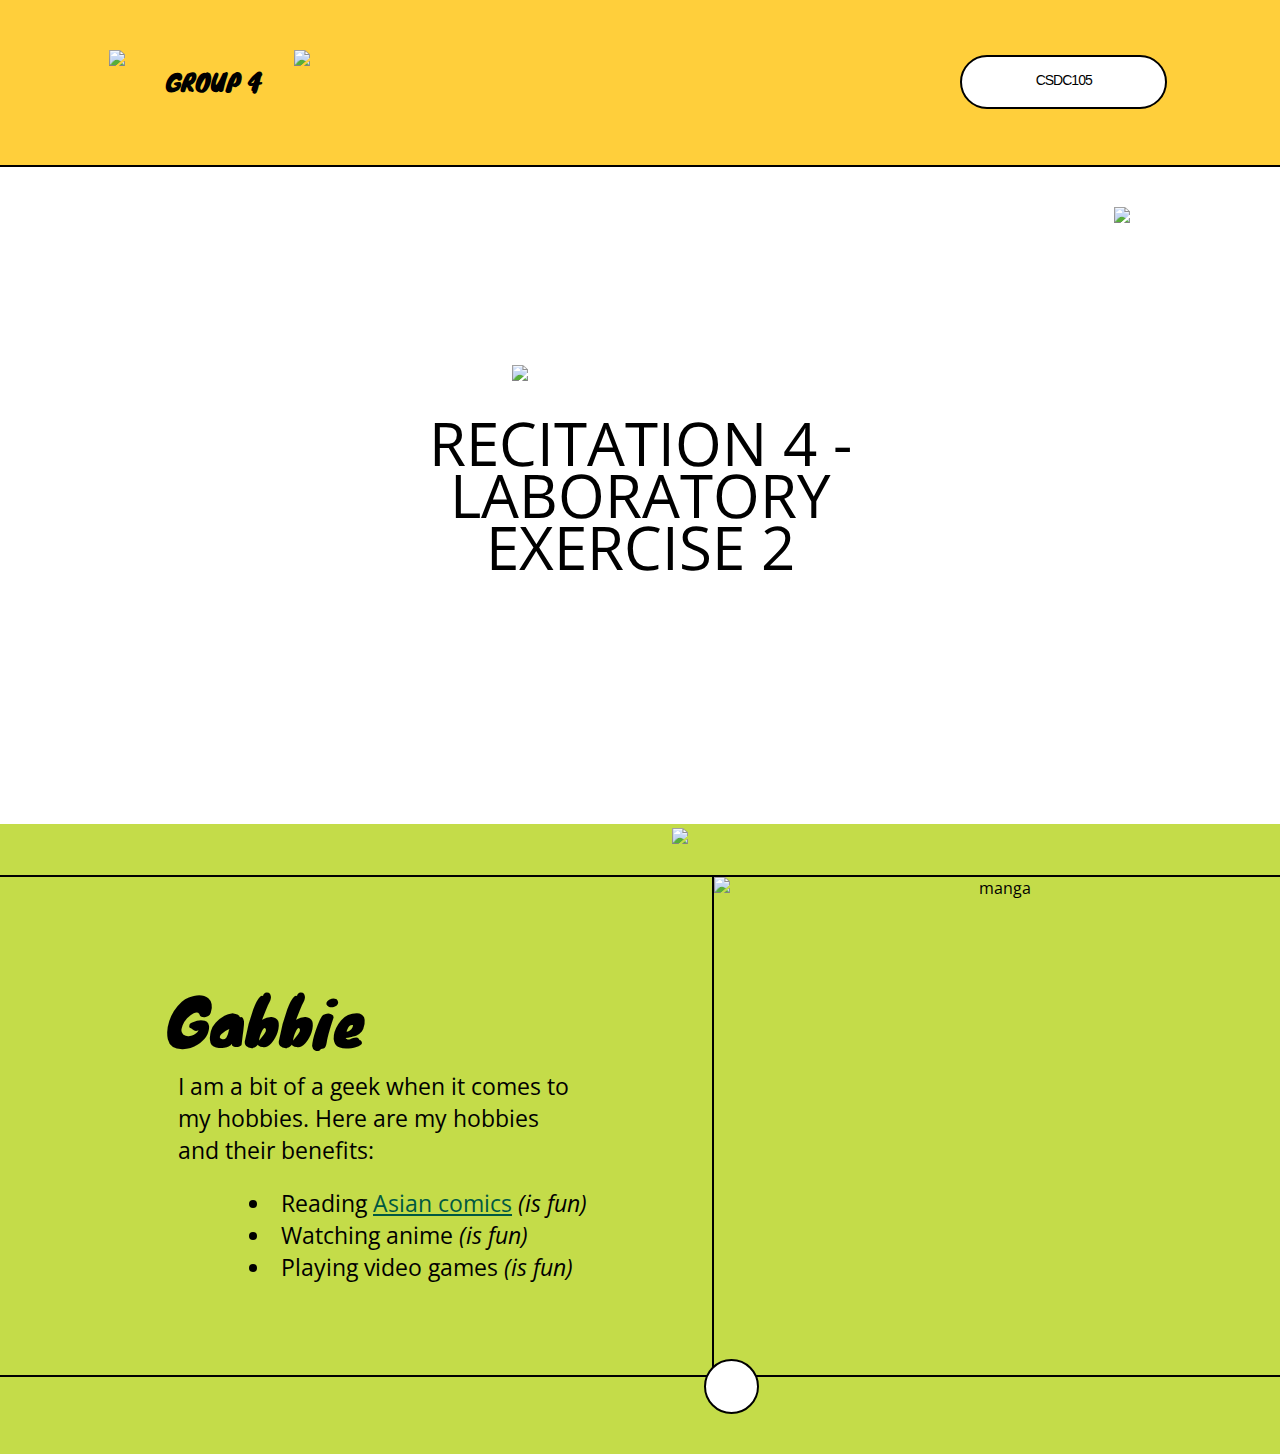
==== index.html @ ee3987d7 "🥇🦤 Updated with Glitch" ====
<!DOCTYPE html>
<html lang="en">
<head>
  <meta charset="UTF-8">
  <meta http-equiv="X-UA-Compatible" content="IE=edge">
  <meta name="viewport" content="width=device-width, initial-scale=1.0">
  <link rel="preconnect" href="https://fonts.googleapis.com">
  <link rel="preconnect" href="https://fonts.gstatic.com" crossorigin>
  <link href="https://fonts.googleapis.com/css2?family=Open+Sans:ital,wght@0,300..800;1,300..800&display=swap" rel="stylesheet">
  <link rel="preconnect" href="https://fonts.googleapis.com">
  <link rel="preconnect" href="https://fonts.gstatic.com" crossorigin>
  <link href="https://fonts.googleapis.com/css2?family=Knewave&family=Open+Sans:ital,wght@0,300..800;1,300..800&display=swap" rel="stylesheet">
  <link rel="stylesheet" href="style.css">
  <title>Our Group's Hobbies!</title>
  <style>
   
  </style>
</head>
<body>
  <img src="https://cdn.glitch.global/eb3779f5-4654-426e-a5e6-a323c86ff3ef/tape.png?v=1739444329095" id="tape">
  <img src="https://cdn.glitch.global/eb3779f5-4654-426e-a5e6-a323c86ff3ef/stroke.png?v=1739444327663" id="stroke">
  <img src="https://cdn.glitch.global/eb3779f5-4654-426e-a5e6-a323c86ff3ef/logo.png?v=1739444320937" id="logo">
  <img src="https://cdn.glitch.global/eb3779f5-4654-426e-a5e6-a323c86ff3ef/flower.png?v=1739444521435" id="flower">
  <img src="https://cdn.glitch.global/eb3779f5-4654-426e-a5e6-a323c86ff3ef/circle%20stoke.png?v=1739444309921" id="circle">
  <img src="https://cdn.glitch.global/eb3779f5-4654-426e-a5e6-a323c86ff3ef/flwer.png?v=1739444233777" id="flwer">
  <img src="https://cdn.glitch.global/eb3779f5-4654-426e-a5e6-a323c86ff3ef/tape2.png?v=1739611122519" id="tape2">
  <header class="yellow">
    <div class="group">
      <h2>GROUP 4</h2>
    </div> 
    <div class="subject">
      <p>CSDC105</p>
    </div>
  </header>
  <main class="pink">
    <h1 class="task-name">
      <span>RECITATION 4 - </span>
      <span>LABORATORY</span>
      <span>EXERCISE 2</span>
    </h1>
  </main>
  <div id="green">
    <table class="hobby">
      <tr>
        <td>
          <h1 class="name">Gabbie</h1>
          <p class="shortdescription">I am a bit of a geek when it comes to my hobbies. Here are my hobbies and their benefits: </p>
            <ul class="hobbies">
              <li>Reading <a href="https://www.cbr.com/manga-manhwa-manhua-differences/" target="_blank">Asian comics</a> <i>(is fun)</i></li>
              <li>Watching anime <i>(is fun)</i></li>
              <li>Playing video games<i> (is fun)</i></li>
          </ul>
          
        </td>
        <td>
          <img src="https://cdn.glitch.global/eb3779f5-4654-426e-a5e6-a323c86ff3ef/vs.jpg?v=1739607458998" alt="manga">
        </td>
      </tr>
    </table>
    <div class="bilog"></div>
  </div>
</body>
</html>
---- style.css ----
@media screen and (min-width: 1224px){
* {
  margin: 0;
  padding: 0;
  box-sizing: border-box;
}

body, html {
  height: 100%;
  font-family: "Open Sans", sans-serif;
  
}
  body{
    overflow-x:hidden;
  }
  h2{
    position:absolute;
    top:38%;
    left:13%;
    font-weight:normal;
  }
  .line{
    margin-left:3.5%;
    margin-bottom:-10px;
    z-index:3;
    position: relative;
  }
  hr{
    background-color:black;
    border:0;
    position: relative;
    width:96%;
    height:2px;
  }
.yellow {
  background-color: #ffcf3b;
  height: 18.5%;
  border-bottom: 2px solid black;
  display: flex;
  align-items: center;
  justify-content: space-between;
  padding-left: 10%;
  padding-right: 5%;
  position: relative;
  z-index:1;
}

.pink {
  background-image: url("https://cdn.glitch.global/eb3779f5-4654-426e-a5e6-a323c86ff3ef/pink.png?v=1739444334790");
  background-repeat: no-repeat;
  background-position: center;
  background-size: cover;
  height: 73%;
  display: flex;
  justify-content: center;
  align-items: center;
  z-index:2;
}

.task-name {
  font-size: 60px;
  text-align: center;
  max-width: 90%;
  padding: 20px;
  font-weight: 400;
}

.task-name span {
  display: block;
  margin-bottom: -30px;
}

.task-name span:last-child {
  margin-bottom: 0;
}

.subject {
  width: 19%;
  height: 33%;
  text-align: center;
  background-color: white;
  border: 2px solid black;
  padding: 15px 10px;
  margin: 10px;
  letter-spacing:-1px;
  font-family:sans-serif;
  font-size:14px;
  border-radius: 30px;
  margin-right:4.5%;
}

#logo {
  position: absolute;
  top: 5.5%;
  left:8.5%;
  width: 4%;
  z-index: 2;
  display: flex;
  align-items: center;
}

#tape {
  position: absolute;
  top: 5.5%;
  left: 23%;
  width: 17.5%;
  z-index: 4;
}
#tape2 {
  position: absolute;
  top: 92%;
  left:52.5%;
  width: 125px;
  height: auto;
  z-index: 4;
}

#stroke {
  position: absolute;
  top: 23%;
  right: -7%;
  width: 20%;
  z-index: 2;
}

#flower {
  position: absolute;
  top: 55%;
  left: -5%;
  width: 17%;
  z-index: 2;
}

#circle {
  position: absolute;
  top: 40.5%;
  left: 40%;
  width: 25%;
  z-index: 2;
}

#flwer {
  position: absolute;
  bottom: 6%;
  right: 16.5%;
  width: 10%;
  z-index: 1;
}

.group {
  font-family: "Knewave", serif;
  font-weight: 200;
}

#green {
  background-color: #c4dc49;
  height: 630px;
  position: relative;
  z-index: 2;
  padding-top: 4%; 
}


.hobby {
  width: 100%;
  border-collapse: collapse;
}

.hobby td {
  width: 0%;
  border-top: 2px solid black;
  border-bottom: 2px solid black;
  height: 500px; 
  overflow: hidden;
  text-align: center;
}

.hobby td:nth-child(2) {
  border-left: 2px solid black; 
}

.hobby img {
  width: 100%; 
  height: 100%; 
  object-fit: cover; 
  display: block;
}

.name {
  font-family: "Knewave", serif;
  font-weight: 200;
  font-size: 65px;
  padding-right: 25%
}
  
.shortdescription {
  font-size: 23px;
  max-width: 80%;
  text-align: left;
  padding-left: 25%
  
   
}
  
.hobbies {
  padding-top: 3%;
  font-size: 23px;
  list-style-type: disc !important; /* Forces it to apply */
  list-style-position: inside; /* Ensures visibility */
  text-align: left;
  padding-left: 35%;
}

.hobbies li {
  display: list-item; /* Ensures proper display */
}
  
  a {
    color: #005842;
  }
  a:hover {
  color: #8d7031;
}
.bilog {
  width: 55px;    
  height: 55px; 
  background-color: white;   
  border-radius: 50%; 
  border: 2px solid black;
  position: absolute; 
  top: 85%;  
  left:55%;
}

}
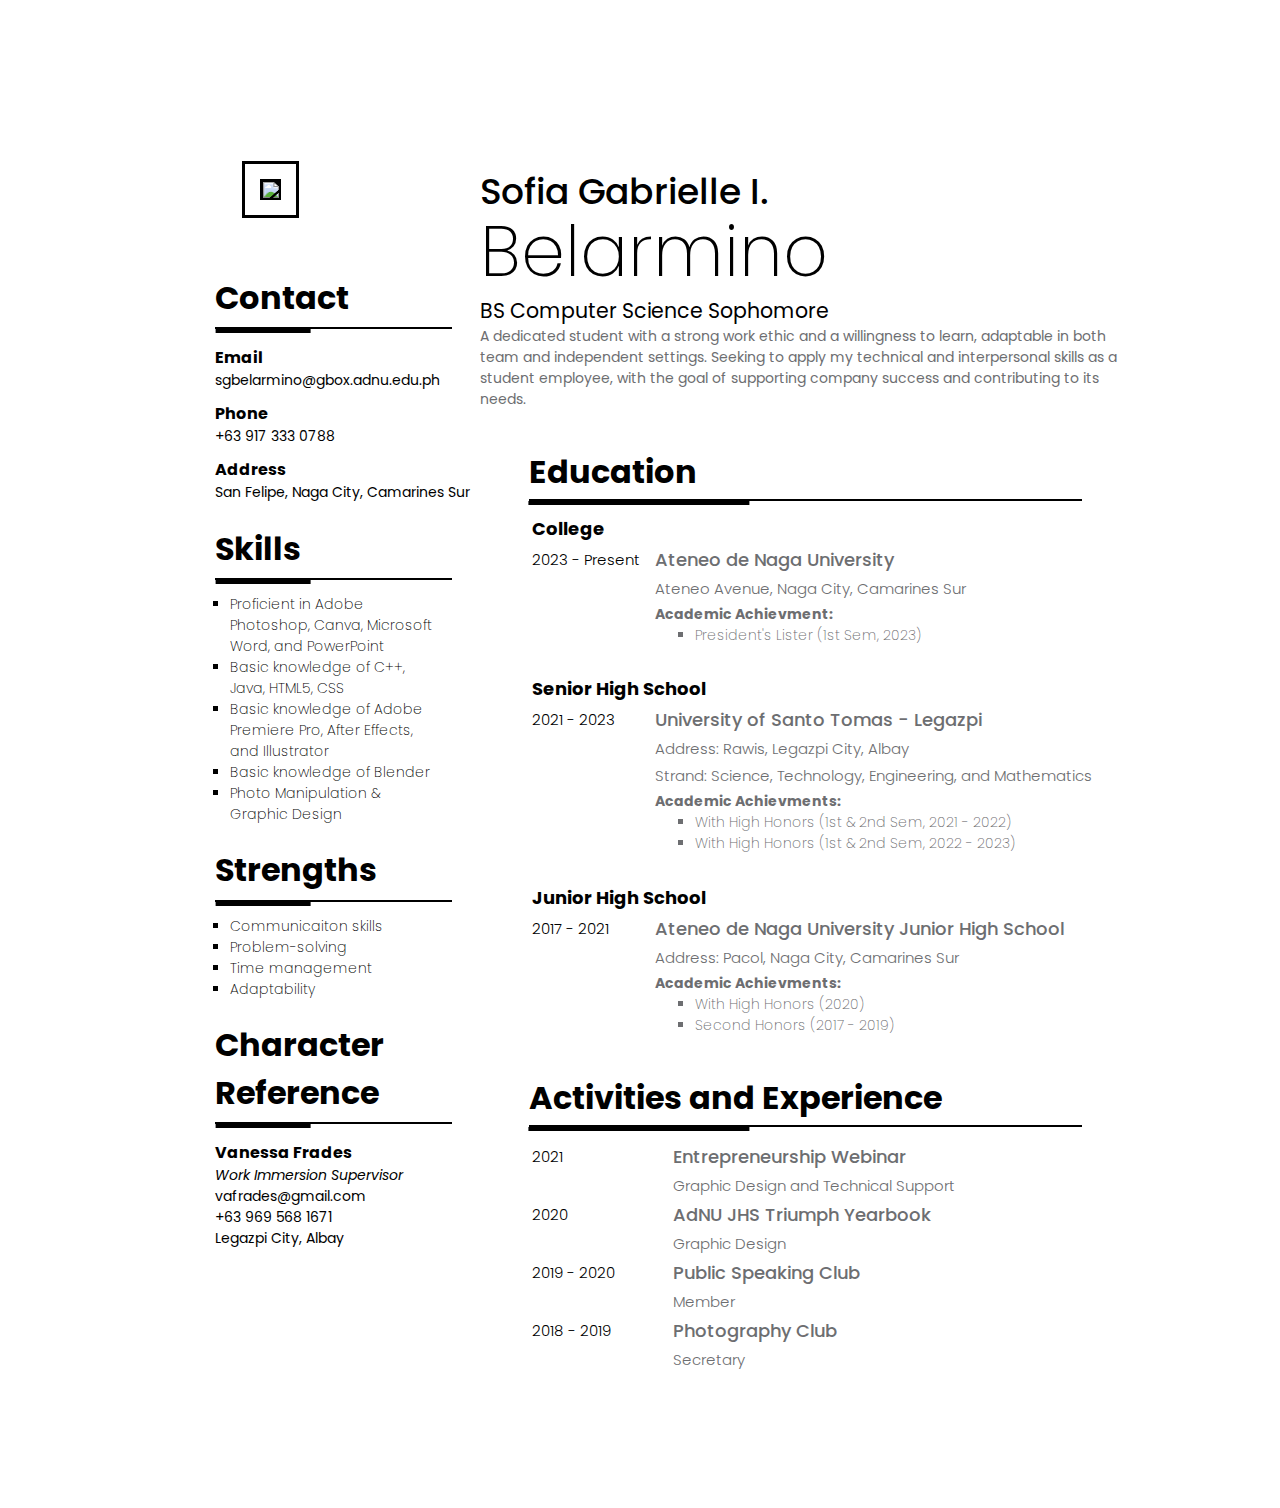
==== commit c34cb06d: "Add files via upload" ====
--- a/index.html
+++ b/index.html
@@ -1,63 +1,187 @@
-<!DOCTYPE html>
-<html lang="en">
-<head>
-  <meta charset="UTF-8">
-  <meta http-equiv="X-UA-Compatible" content="IE=edge">
-  <meta name="viewport" content="width=device-width, initial-scale=1.0">
-  <link rel="preconnect" href="https://fonts.googleapis.com">
-  <link rel="preconnect" href="https://fonts.gstatic.com" crossorigin>
-  <link href="https://fonts.googleapis.com/css2?family=Open+Sans:ital,wght@0,300..800;1,300..800&display=swap" rel="stylesheet">
-  <link rel="preconnect" href="https://fonts.googleapis.com">
-  <link rel="preconnect" href="https://fonts.gstatic.com" crossorigin>
-  <link href="https://fonts.googleapis.com/css2?family=Knewave&family=Open+Sans:ital,wght@0,300..800;1,300..800&display=swap" rel="stylesheet">
-  <link rel="stylesheet" href="style.css">
-  <title>Our Group's Hobbies!</title>
-  <style>
-   
-  </style>
-</head>
-<body>
-  <img src="https://cdn.glitch.global/eb3779f5-4654-426e-a5e6-a323c86ff3ef/tape.png?v=1739444329095" id="tape">
-  <img src="https://cdn.glitch.global/eb3779f5-4654-426e-a5e6-a323c86ff3ef/stroke.png?v=1739444327663" id="stroke">
-  <img src="https://cdn.glitch.global/eb3779f5-4654-426e-a5e6-a323c86ff3ef/logo.png?v=1739444320937" id="logo">
-  <img src="https://cdn.glitch.global/eb3779f5-4654-426e-a5e6-a323c86ff3ef/flower.png?v=1739444521435" id="flower">
-  <img src="https://cdn.glitch.global/eb3779f5-4654-426e-a5e6-a323c86ff3ef/circle%20stoke.png?v=1739444309921" id="circle">
-  <img src="https://cdn.glitch.global/eb3779f5-4654-426e-a5e6-a323c86ff3ef/flwer.png?v=1739444233777" id="flwer">
-  <img src="https://cdn.glitch.global/eb3779f5-4654-426e-a5e6-a323c86ff3ef/tape2.png?v=1739611122519" id="tape2">
-  <header class="yellow">
-    <div class="group">
-      <h2>GROUP 4</h2>
-    </div> 
-    <div class="subject">
-      <p>CSDC105</p>
-    </div>
-  </header>
-  <main class="pink">
-    <h1 class="task-name">
-      <span>RECITATION 4 - </span>
-      <span>LABORATORY</span>
-      <span>EXERCISE 2</span>
-    </h1>
-  </main>
-  <div id="green">
-    <table class="hobby">
-      <tr>
-        <td>
-          <h1 class="name">Gabbie</h1>
-          <p class="shortdescription">I am a bit of a geek when it comes to my hobbies. Here are my hobbies and their benefits: </p>
-            <ul class="hobbies">
-              <li>Reading <a href="https://www.cbr.com/manga-manhwa-manhua-differences/" target="_blank">Asian comics</a> <i>(is fun)</i></li>
-              <li>Watching anime <i>(is fun)</i></li>
-              <li>Playing video games<i> (is fun)</i></li>
-          </ul>
-          
-        </td>
-        <td>
-          <img src="https://cdn.glitch.global/eb3779f5-4654-426e-a5e6-a323c86ff3ef/vs.jpg?v=1739607458998" alt="manga">
-        </td>
-      </tr>
-    </table>
-    <div class="bilog"></div>
-  </div>
-</body>
-</html>
+<!DOCTYPE html>
+<html>
+<head>
+  <title>Gabbie's Resume</title>
+  <link rel="stylesheet" href="styles.css">
+  <link rel="stylesheet" href="https://fonts.googleapis.com/css?family=Poppins:300,400,500,700&display=swap">
+  <link rel="icon" type="image/x-icon" href="favicon.ico">
+  <meta name="viewport" content="width=device-width, initial-scale=1.0">
+</head>
+<body>
+    <div class="content">
+        <section class="left">
+            <div id="pic">
+                <img src="https://i.ibb.co/BWrF99b/headshot.jpg">
+            </div>
+            <div id="contact">
+                <h1>Contact</h1>
+                <div class="line"></div>
+                <ul class="contact">
+                    <li><b>Email</b></li>
+                        <ul class="stuff">
+                            <li>sgbelarmino@gbox.adnu.edu.ph</li>
+                        </ul>
+                    <li><b>Phone</b></li>
+                        <ul class="stuff">
+                            <li>+63 917 333 0788</li> 
+                        </ul>
+                    <li><b>Address</b></li>
+                    <ul class="stuff">
+                            <li>San Felipe, Naga City, Camarines Sur</li>
+                    </ul>
+                </ul>
+            </div>
+            <div id="skills">
+                <h1>Skills</h1>
+                <div class="line"></div>
+                <ol class="mga">
+                    <li>Proficient in Adobe Photoshop, Canva, Microsoft Word, and PowerPoint</li>
+                    <li>Basic knowledge of C++, Java, HTML5, CSS</li>
+                    <li>Basic knowledge of Adobe Premiere Pro, After Effects, and Illustrator</li>
+                    <li>Basic knowledge of Blender</li>
+                    <li>Photo Manipulation & Graphic Design</li>
+                </ol>
+            </div>
+            <div id="strengths">
+                <h1>Strengths</h1>
+                <div class="line"></div>
+                <ul class="mga">
+                    <li>Communicaiton skills</li>
+                    <li>Problem-solving</li>
+                    <li>Time management</li>
+                    <li>Adaptability</li>
+                </ul>
+            </div>
+            <div> 
+                <h1>Character Reference</h1>
+                <div class="line"></div>
+                <ul class="contact">
+                    <li><b>Vanessa Frades</b> </li>
+                    <ul class="stuff">
+                        <li><i>Work Immersion Supervisor</i></li>
+                        <li>vafrades@gmail.com</li>
+                        <li>+63 969 568 1671</li>
+                        <li>Legazpi City, Albay</li>
+                    </ul>
+                </ul>
+
+            </div>
+        </section>
+        <aside class="right">
+            <div id="intro">
+                <p id="firstname"> Sofia Gabrielle I.</p>
+                <p id="surname">Belarmino</p>
+                <p id="status">BS Computer Science Sophomore</p>
+                <p id="bio">A dedicated student with a strong work ethic and a willingness to learn, adaptable in both team and independent settings. Seeking to apply my technical and interpersonal skills as a student employee, with the goal of supporting company success and contributing to its needs. </p>
+            </div>
+            <div id="edu">
+                <h1>Education</h1>
+                <div class="linea"></div>
+                <table>
+                    <tr>
+                        <th colspan="2">College</th>
+                    </tr>
+                    <tr>
+                        <td class="date">2023 - Present</td>
+                        <td class="school">Ateneo de Naga University</td>
+                    </tr>
+                    <tr>
+                        <td></td>
+                        <td class="address">Ateneo Avenue,  Naga City, Camarines Sur</td>
+                    </tr>
+                    <tr class="ach">
+                        <td></td>
+                        <td><b>Academic Achievment:</b> 
+                            <ul class="wow"><li>President's Lister (1st Sem, 2023)</li></ul>
+                        </td>
+                    </tr>
+                        
+                    <tr>
+                        <th colspan="2">Senior High School</th>
+                    </tr>
+                    <tr>
+                        <td class="date">2021 - 2023</td>
+                        <td class="school">University of Santo Tomas - Legazpi</td>
+                    </tr>
+                    <tr>
+                        <td></td>
+                        <td class="address">Address: Rawis, Legazpi City, Albay</td>
+                    </tr>
+                    <tr>
+                        <td></td>
+                        <td class="address">Strand: Science,  Technology, Engineering, and Mathematics</td>
+                    </tr>
+                    <tr class="ach">
+                        <td></td>
+                        <td><b>Academic Achievments:</b> 
+                            <ul class="wow">
+                                <li>With High Honors (1st & 2nd Sem, 2021 - 2022) </li>
+                                <li>With High Honors (1st & 2nd Sem, 2022 - 2023)  </li>
+                            </ul>
+                        </td>
+                    </tr>
+                    <tr>
+                        <th colspan="2">Junior High School</th>
+                    </tr>
+                    <tr>
+                        <td class="date">2017 - 2021</td>
+                        <td class="school">Ateneo de Naga University Junior High School</td>
+                    </tr>
+                    <tr>
+                        <td></td>
+                        <td class="address">Address:  Pacol, Naga City, Camarines Sur </td>
+                    </tr>
+                    <tr class="ach">
+                        <td></td>
+                        <td><b>Academic Achievments:</b> 
+                            <ul class="wow">
+                                <li>With High Honors (2020)</li>
+                                <li>Second Honors (2017 - 2019)</li>
+                            </ul>
+                        </td>
+                    </tr>
+                </table>
+            </div>
+            <div>
+                <h1>Activities and Experience</h1>
+                <div class="linea"></div>
+                <table id="extra">
+                    <tr>
+                        <td class="date">2021</td>
+                        <td class="school">Entrepreneurship Webinar</td>
+                    </tr>
+                    <tr>
+                        <td></td>
+                        <td class="address">Graphic Design and Technical Support</td>
+                    </tr>
+                    <tr>
+                        <td class="date">2020</td>
+                        <td class="school">AdNU JHS Triumph Yearbook</td>
+                    </tr>
+                    <tr>
+                        <td></td>
+                        <td class="address">Graphic Design</td>
+                    </tr>
+                    <tr>
+                        <td class="date">2019 - 2020</td>
+                        <td class="school">Public Speaking Club</td>
+                    </tr>
+                    <tr>
+                        <td></td>
+                        <td class="address">Member</td>
+                    </tr>
+                    <tr>
+                        <td class="date">2018 - 2019</td>
+                        <td class="school">Photography Club</td>
+                    </tr>
+                    <tr>
+                        <td></td>
+                        <td class="address">Secretary</td>
+                    </tr>
+                </table>
+            </div>
+        </aside>
+        <hr>
+      </div>
+</body>
+</html>--- a/styles.css
+++ b/styles.css
@@ -0,0 +1,169 @@
+
+body {
+    font-family: Poppins;
+}
+
+#pic {
+    display: inline-block;
+    padding: 30px;
+}
+
+#intro {
+    margin-left: -8%;
+}
+
+#pic img {
+    padding: 2.5px;
+    background-color: rgb(0, 0, 0);
+    width: 200px; 
+    height: auto;
+    border: 15px solid rgb(255, 255, 255);
+    outline: 3px solid rgb(0, 0, 0);
+}
+#surname {
+    font-size: 70px;
+    font-weight: 200;
+    margin-top: -20px;
+    margin-bottom: -10px;
+
+}
+#firstname {
+    margin: 0;
+    font-size: 36px;
+    font-weight: 500;
+    padding-top: 30px;
+}
+#bio {
+    margin: 0;
+    color: #6d6e71;
+    font-size: 14px;
+    height: 100px;
+}
+#status {
+    margin: 0;
+    font-size: 20.5px;
+}
+
+.content{
+    padding: 10%;
+    display: flex;
+    height: auto;
+    
+}
+.left {
+    width:30%;
+    background-color: rgb(255, 255, 255);
+    padding-left: 8%;
+
+}
+.right{
+    width:70%;
+    background-color: rgb(255, 255, 255);
+    padding-left: 5%;
+}
+
+h1 {
+    margin-bottom: 2%;
+}
+
+.line {
+    border-top: 2px solid black;
+    width: 90%;
+    position: relative;
+    margin-top: 0%;
+    }
+    
+.line::after {
+    content: "";
+    display: block;
+    width: 40%;
+    border-bottom: 4px solid rgb(0, 0, 0);
+    position: absolute;
+    left: 20.1%;
+    transform: translateX(-50%); 
+    }
+    
+.linea {
+    border-top: 2px solid black;
+    width: 90%;
+    position: relative;
+    margin-top: -1.5%;
+    }
+        
+.linea::after{
+    content: "";
+    display: block;
+    width: 40%; 
+    border-bottom: 4px solid rgb(0, 0, 0);
+    position: absolute;
+    left: 19.9%;
+    transform: translateX(-50%); 
+}
+table{
+    width: 100%;
+}
+th {
+    font-size: 18px;
+    padding-top: 2%;
+    text-align: left;
+}
+td{
+    padding-right: 0%;
+}
+
+.date {
+    font-weight: 300;
+    font-size: 15px;
+}
+.school {
+    color: #6d6e71;
+    font-size: 18px;
+    font-weight: 500;
+}
+.address {
+    color: #6d6e71;
+    font-weight: 300;
+    font-size: 15px;
+}
+
+.contact {
+    list-style: none;
+    margin-left: -40px;
+    display: flex;
+    flex-direction: column; 
+    gap: 10px;
+}
+
+.stuff{
+    font-size: 14px;
+    list-style: none;
+    margin-left: -40px;
+    margin-top: -10px;
+}
+
+.mga {
+    font-weight: 200;
+    font-size: 14px;
+    list-style: square;
+    margin-left: -25px;
+    width: 80%;
+}
+
+.ach{
+    color: #6d6e71;
+    font-size: 14px;
+}
+
+.wow {
+    margin-top: 0%;
+    list-style: square;
+    font-weight: 200;
+}
+
+#extra{
+    padding-top: 2%;
+}
+hr { 
+  border: 1px solid #ffffff;
+
+  } 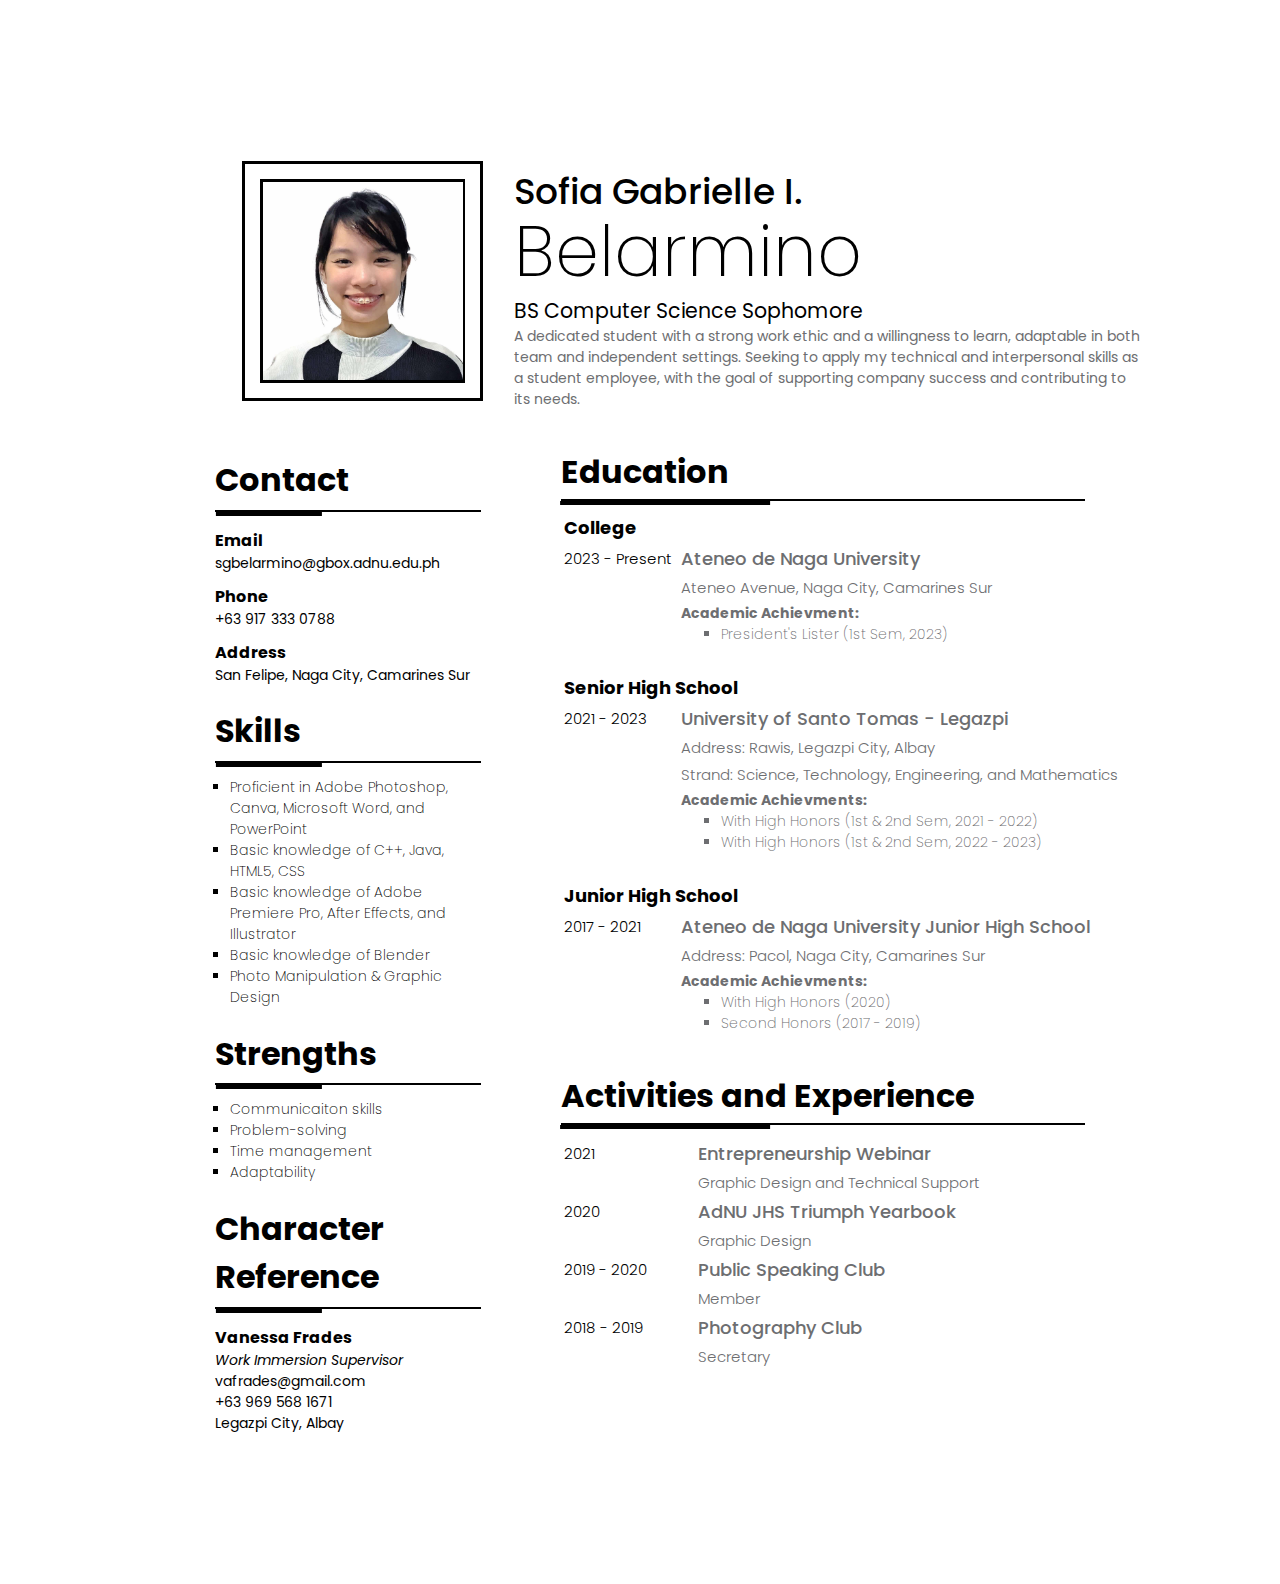
==== commit 1f0a99f8: "fixed headshot image" ====
--- a/index.html
+++ b/index.html
@@ -11,7 +11,7 @@
     <div class="content">
         <section class="left">
             <div id="pic">
-                <img src="https://i.ibb.co/BWrF99b/headshot.jpg">
+                <img src="headshot.jpg">
             </div>
             <div id="contact">
                 <h1>Contact</h1>
@@ -184,4 +184,4 @@
         <hr>
       </div>
 </body>
-</html>+</html>
